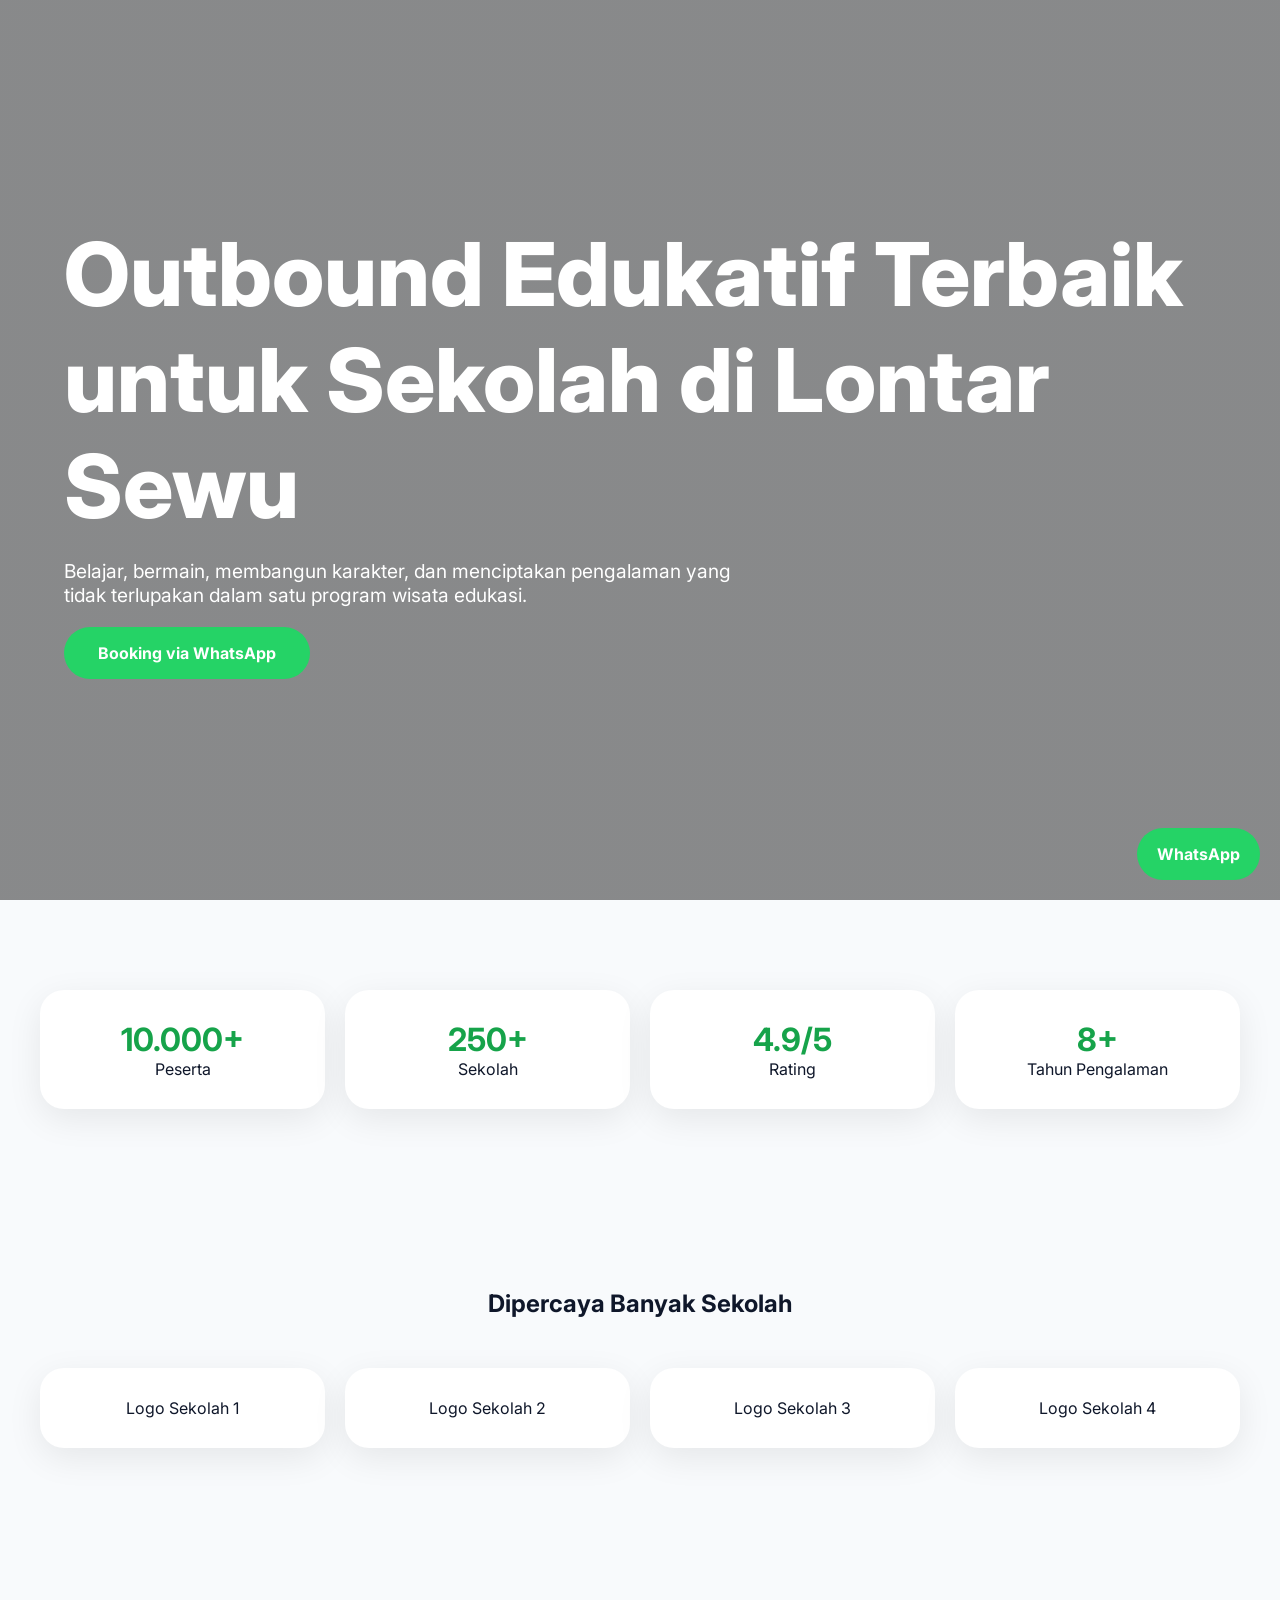
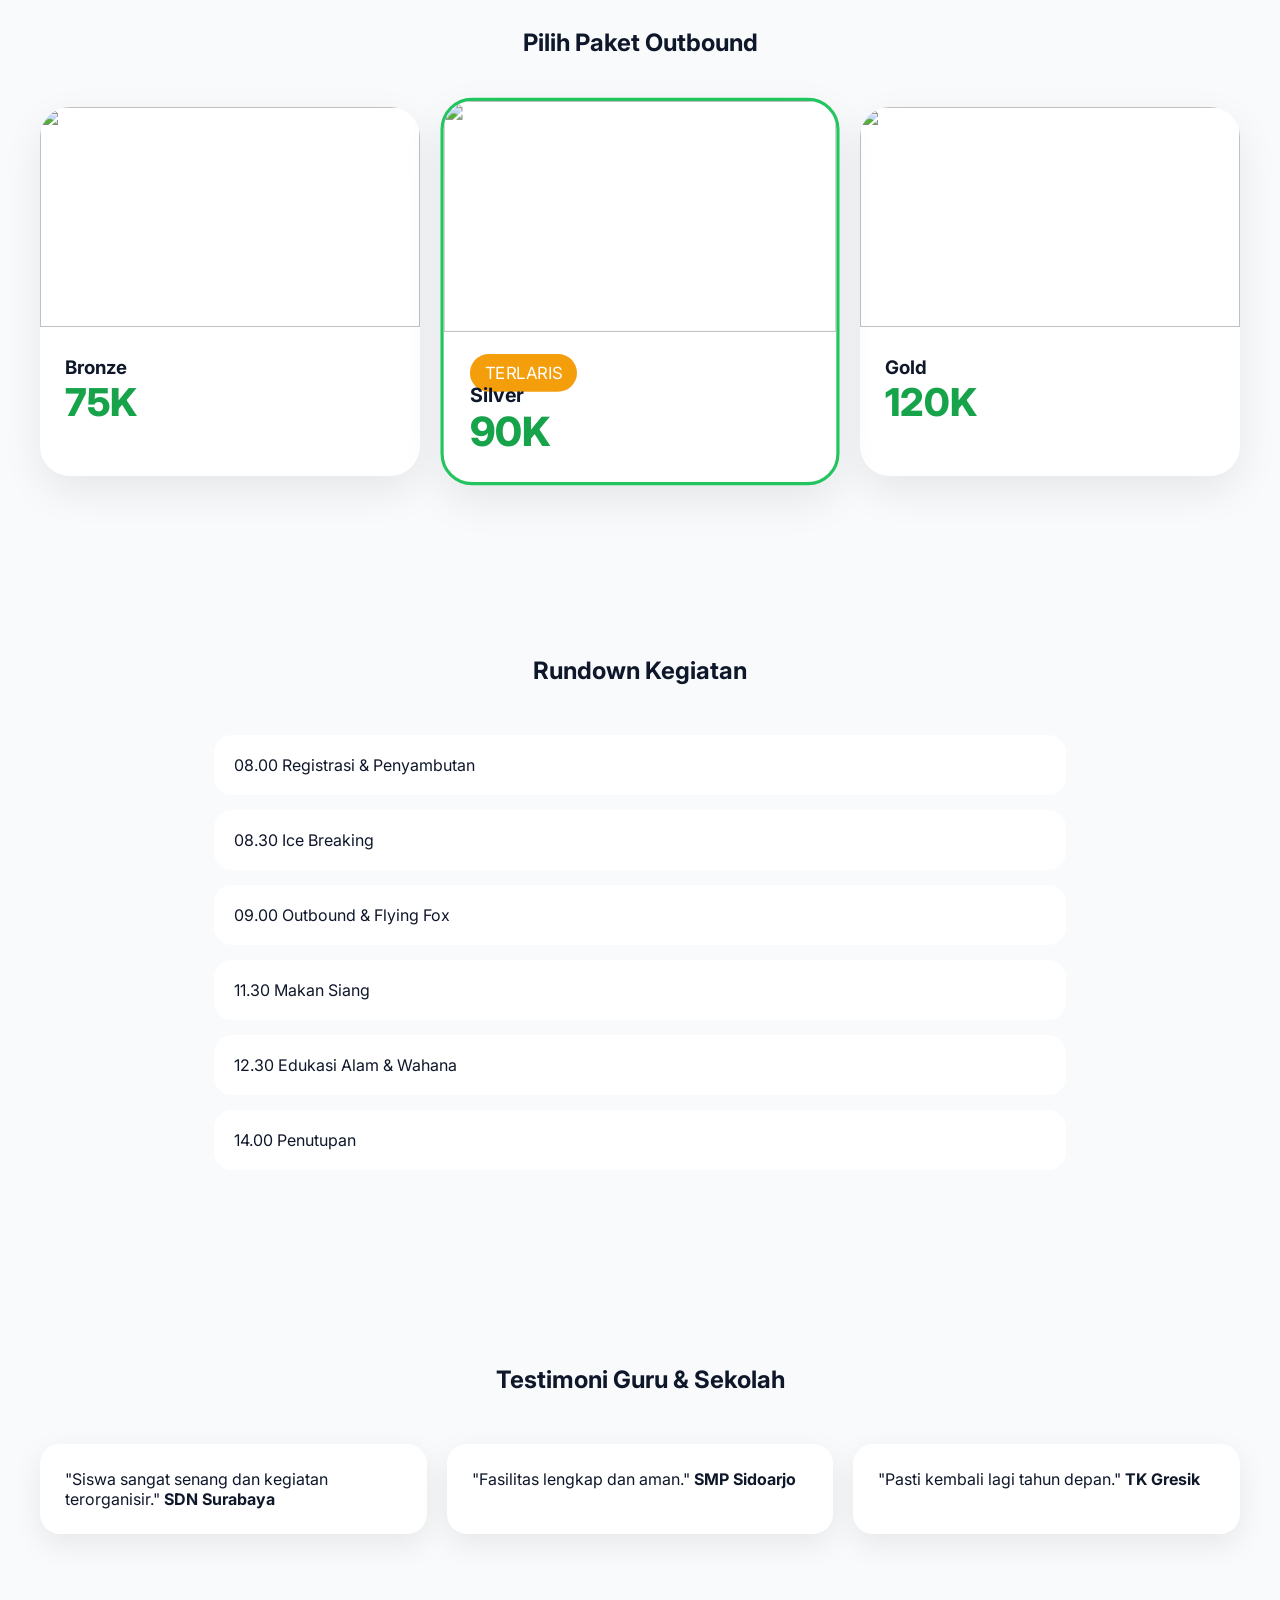
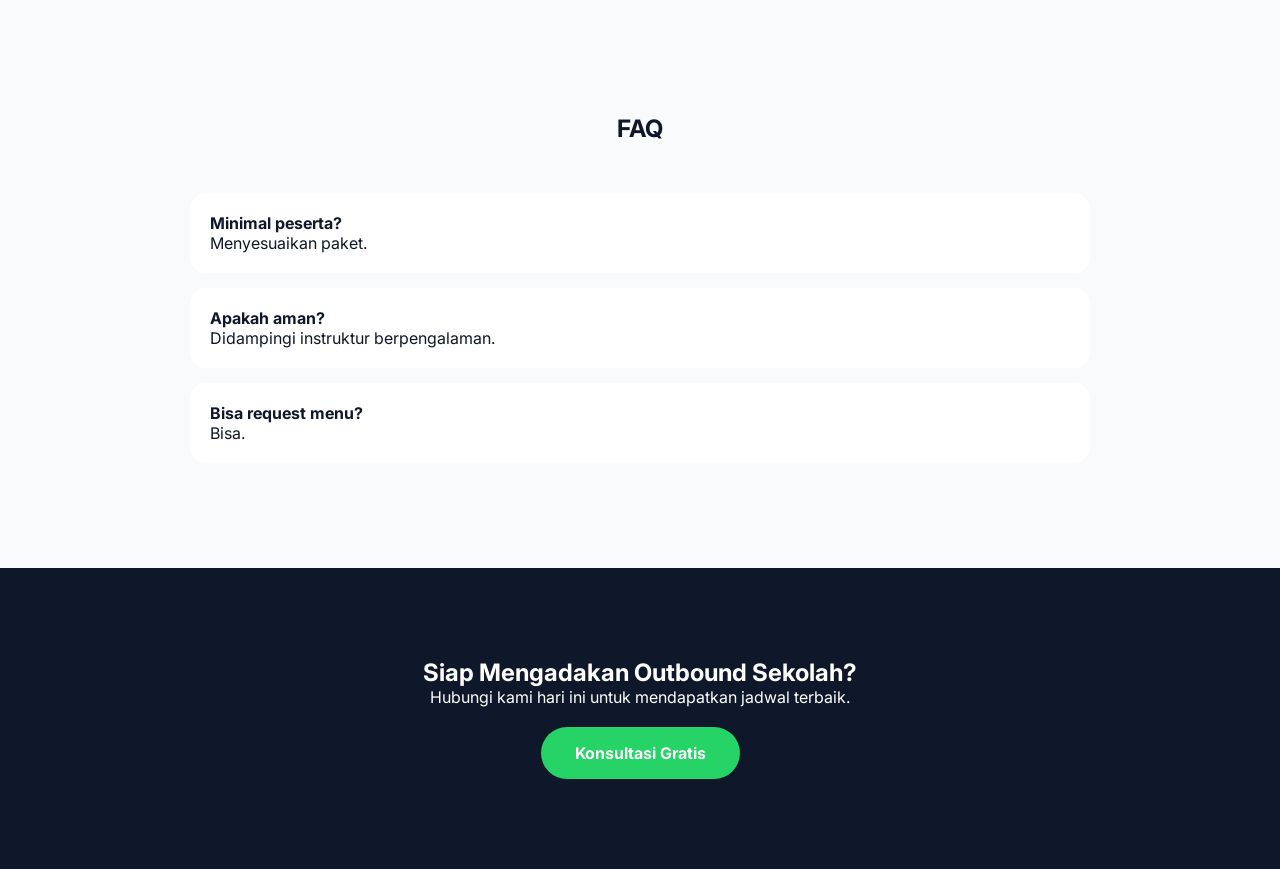
==== LontarSewu-Premium-Score10.html @ 14b3e242 "Add files via upload" ====
<!DOCTYPE html>
<html lang="id">
<head>
<meta charset="UTF-8">
<meta name="viewport" content="width=device-width, initial-scale=1">
<title>Lontar Sewu Premium</title>
<link href="https://fonts.googleapis.com/css2?family=Inter:wght@400;600;700;800&display=swap" rel="stylesheet">
<style>
*{margin:0;padding:0;box-sizing:border-box}
body{font-family:Inter,sans-serif;background:#f8fafc;color:#0f172a}
.hero{min-height:100vh;background:linear-gradient(rgba(0,0,0,.45),rgba(0,0,0,.45)),url('hero.jpg') center/cover;display:flex;align-items:center}
.wrap{max-width:1200px;margin:auto;padding:0 24px}
.hero h1{font-size:clamp(3rem,7vw,5.5rem);color:#fff;font-weight:800}
.hero p{color:#fff;font-size:1.2rem;max-width:700px;margin:20px 0}
.btn{display:inline-block;padding:16px 34px;border-radius:999px;background:#25D366;color:#fff;text-decoration:none;font-weight:700}
.stats,.logos,.packages,.testimonials,.faq{padding:90px 24px}
.grid4{max-width:1200px;margin:auto;display:grid;grid-template-columns:repeat(auto-fit,minmax(220px,1fr));gap:20px}
.stat{background:#fff;padding:30px;border-radius:24px;box-shadow:0 10px 35px rgba(0,0,0,.08);text-align:center}
.stat h3{font-size:2rem;color:#16a34a}
.section-title{text-align:center;margin-bottom:50px}
.cards{max-width:1200px;margin:auto;display:grid;grid-template-columns:repeat(auto-fit,minmax(320px,1fr));gap:30px}
.card{background:#fff;border-radius:30px;overflow:hidden;box-shadow:0 15px 40px rgba(0,0,0,.08)}
.popular{transform:scale(1.05);border:3px solid #22c55e}
.card img{width:100%;height:220px;object-fit:cover}
.card-body{padding:25px}
.price{font-size:2.4rem;font-weight:800;color:#16a34a}
.badge{background:#f59e0b;color:#fff;padding:8px 14px;border-radius:999px}
.timeline{max-width:900px;margin:auto;padding:90px 24px}
.step{background:#fff;margin:15px 0;padding:20px;border-radius:18px}
.testi-grid{max-width:1200px;margin:auto;display:grid;grid-template-columns:repeat(auto-fit,minmax(300px,1fr));gap:20px}
.testi{background:#fff;padding:25px;border-radius:20px;box-shadow:0 10px 30px rgba(0,0,0,.08)}
.faqbox{max-width:900px;margin:15px auto;background:#fff;padding:20px;border-radius:16px}
.cta{background:#0f172a;color:#fff;text-align:center;padding:90px 24px}
.whatsapp{position:fixed;right:20px;bottom:20px;background:#25D366;color:#fff;padding:16px 20px;border-radius:999px;text-decoration:none;font-weight:700}
</style>
</head>
<body>

<section class="hero">
<div class="wrap">
<h1>Outbound Edukatif Terbaik untuk Sekolah di Lontar Sewu</h1>
<p>Belajar, bermain, membangun karakter, dan menciptakan pengalaman yang tidak terlupakan dalam satu program wisata edukasi.</p>
<a href="#" class="btn">Booking via WhatsApp</a>
</div>
</section>

<section class="stats">
<div class="grid4">
<div class="stat"><h3>10.000+</h3><p>Peserta</p></div>
<div class="stat"><h3>250+</h3><p>Sekolah</p></div>
<div class="stat"><h3>4.9/5</h3><p>Rating</p></div>
<div class="stat"><h3>8+</h3><p>Tahun Pengalaman</p></div>
</div>
</section>

<section class="logos">
<div class="section-title"><h2>Dipercaya Banyak Sekolah</h2></div>
<div class="grid4">
<div class="stat">Logo Sekolah 1</div>
<div class="stat">Logo Sekolah 2</div>
<div class="stat">Logo Sekolah 3</div>
<div class="stat">Logo Sekolah 4</div>
</div>
</section>

<section class="packages">
<div class="section-title"><h2>Pilih Paket Outbound</h2></div>
<div class="cards">
<div class="card"><img src="bronze.jpg"><div class="card-body"><h3>Bronze</h3><div class="price">75K</div></div></div>
<div class="card popular"><img src="silver.jpg"><div class="card-body"><span class="badge">TERLARIS</span><h3>Silver</h3><div class="price">90K</div></div></div>
<div class="card"><img src="gold.jpg"><div class="card-body"><h3>Gold</h3><div class="price">120K</div></div></div>
</div>
</section>

<section class="timeline">
<div class="section-title"><h2>Rundown Kegiatan</h2></div>
<div class="step">08.00 Registrasi & Penyambutan</div>
<div class="step">08.30 Ice Breaking</div>
<div class="step">09.00 Outbound & Flying Fox</div>
<div class="step">11.30 Makan Siang</div>
<div class="step">12.30 Edukasi Alam & Wahana</div>
<div class="step">14.00 Penutupan</div>
</section>

<section class="testimonials">
<div class="section-title"><h2>Testimoni Guru & Sekolah</h2></div>
<div class="testi-grid">
<div class="testi">"Siswa sangat senang dan kegiatan terorganisir." <b>SDN Surabaya</b></div>
<div class="testi">"Fasilitas lengkap dan aman." <b>SMP Sidoarjo</b></div>
<div class="testi">"Pasti kembali lagi tahun depan." <b>TK Gresik</b></div>
</div>
</section>

<section class="faq">
<div class="section-title"><h2>FAQ</h2></div>
<div class="faqbox"><b>Minimal peserta?</b><br>Menyesuaikan paket.</div>
<div class="faqbox"><b>Apakah aman?</b><br>Didampingi instruktur berpengalaman.</div>
<div class="faqbox"><b>Bisa request menu?</b><br>Bisa.</div>
</section>

<section class="cta">
<h2>Siap Mengadakan Outbound Sekolah?</h2>
<p>Hubungi kami hari ini untuk mendapatkan jadwal terbaik.</p>
<br><a class="btn">Konsultasi Gratis</a>
</section>

<a class="whatsapp">WhatsApp</a>
</body>
</html>
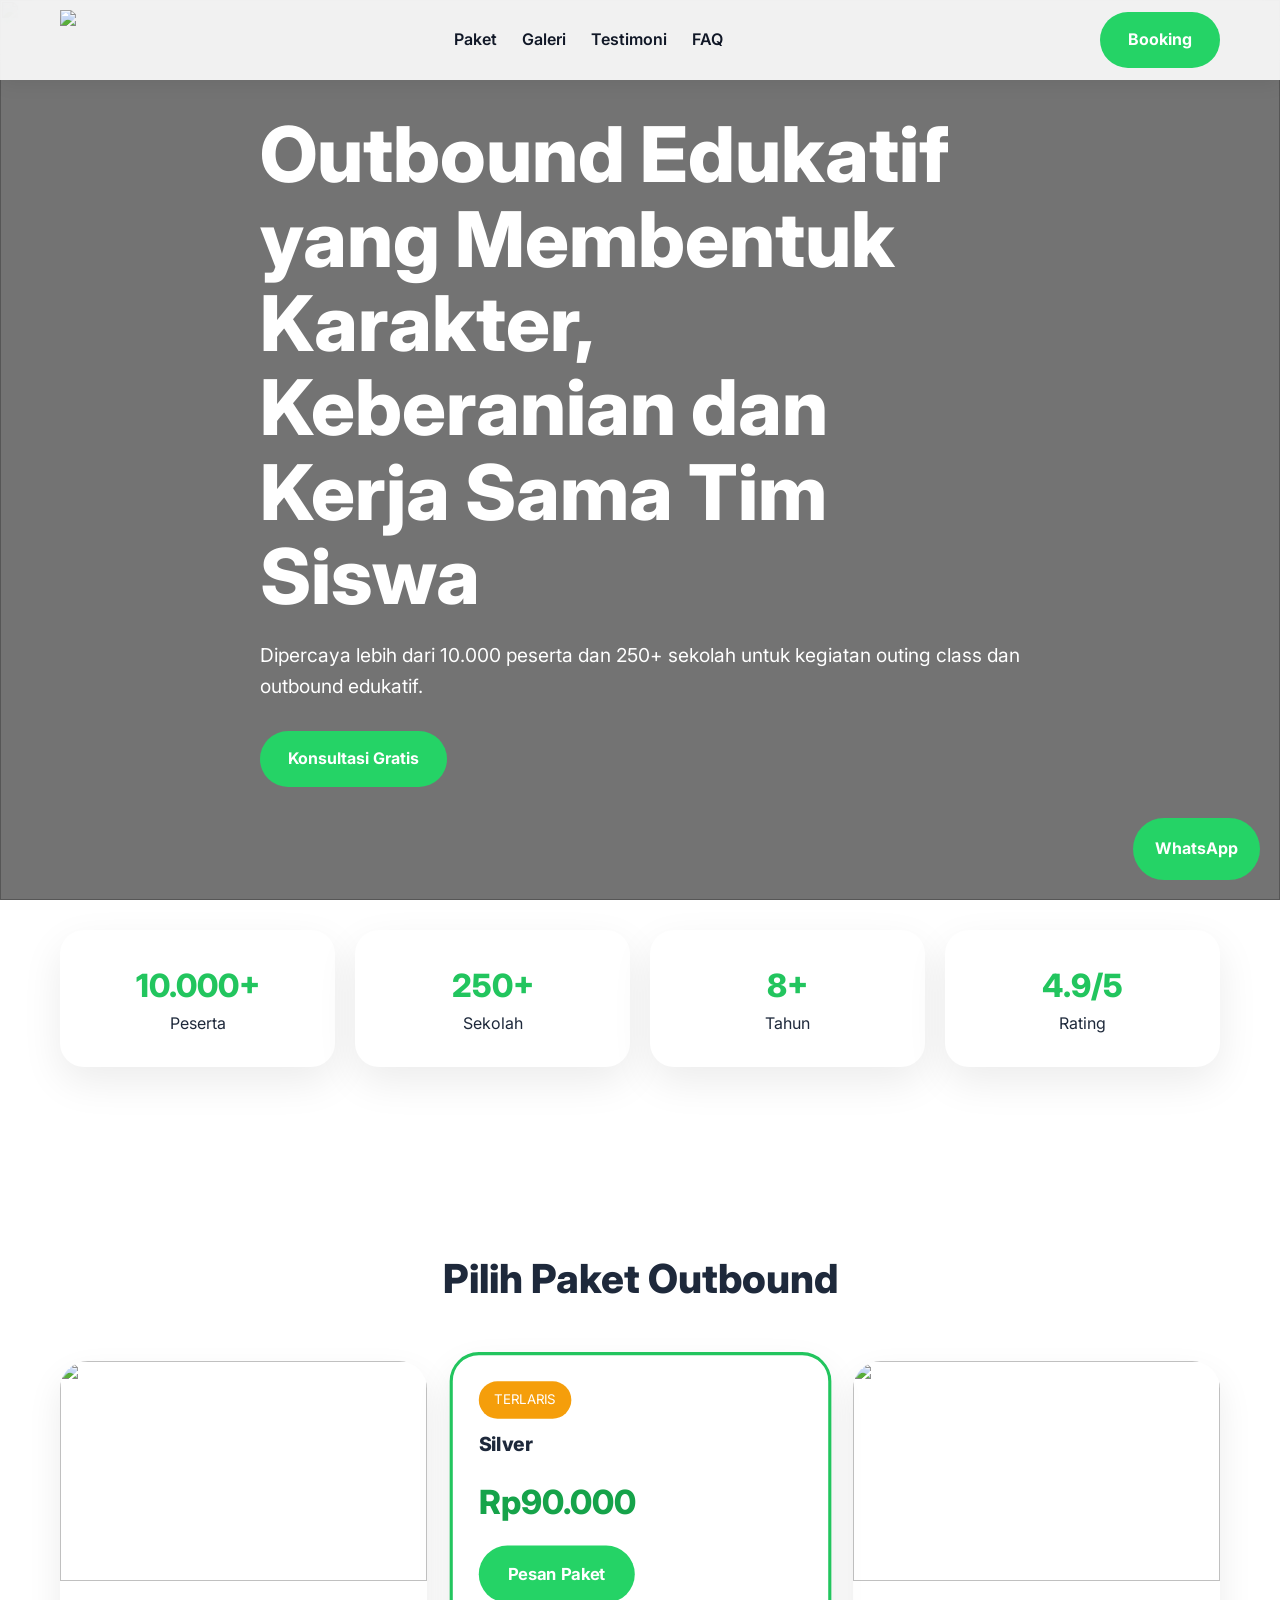
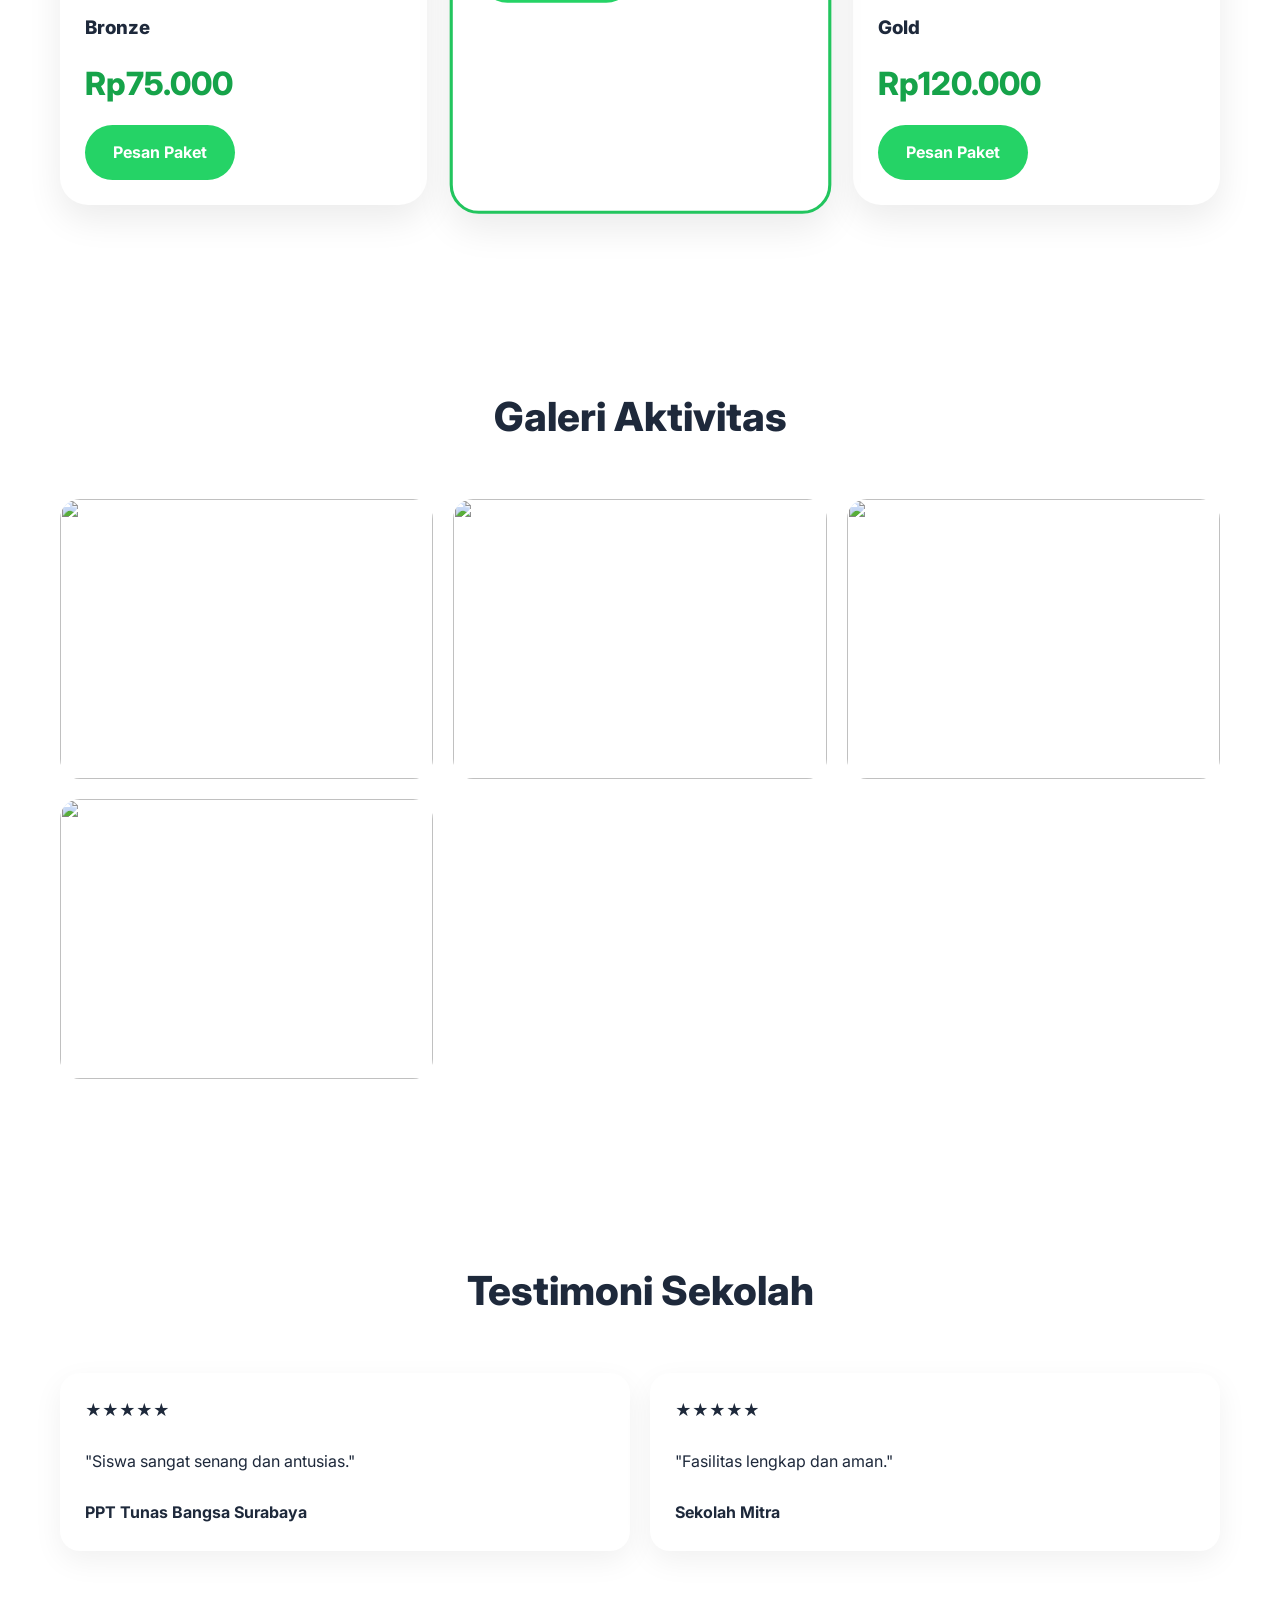
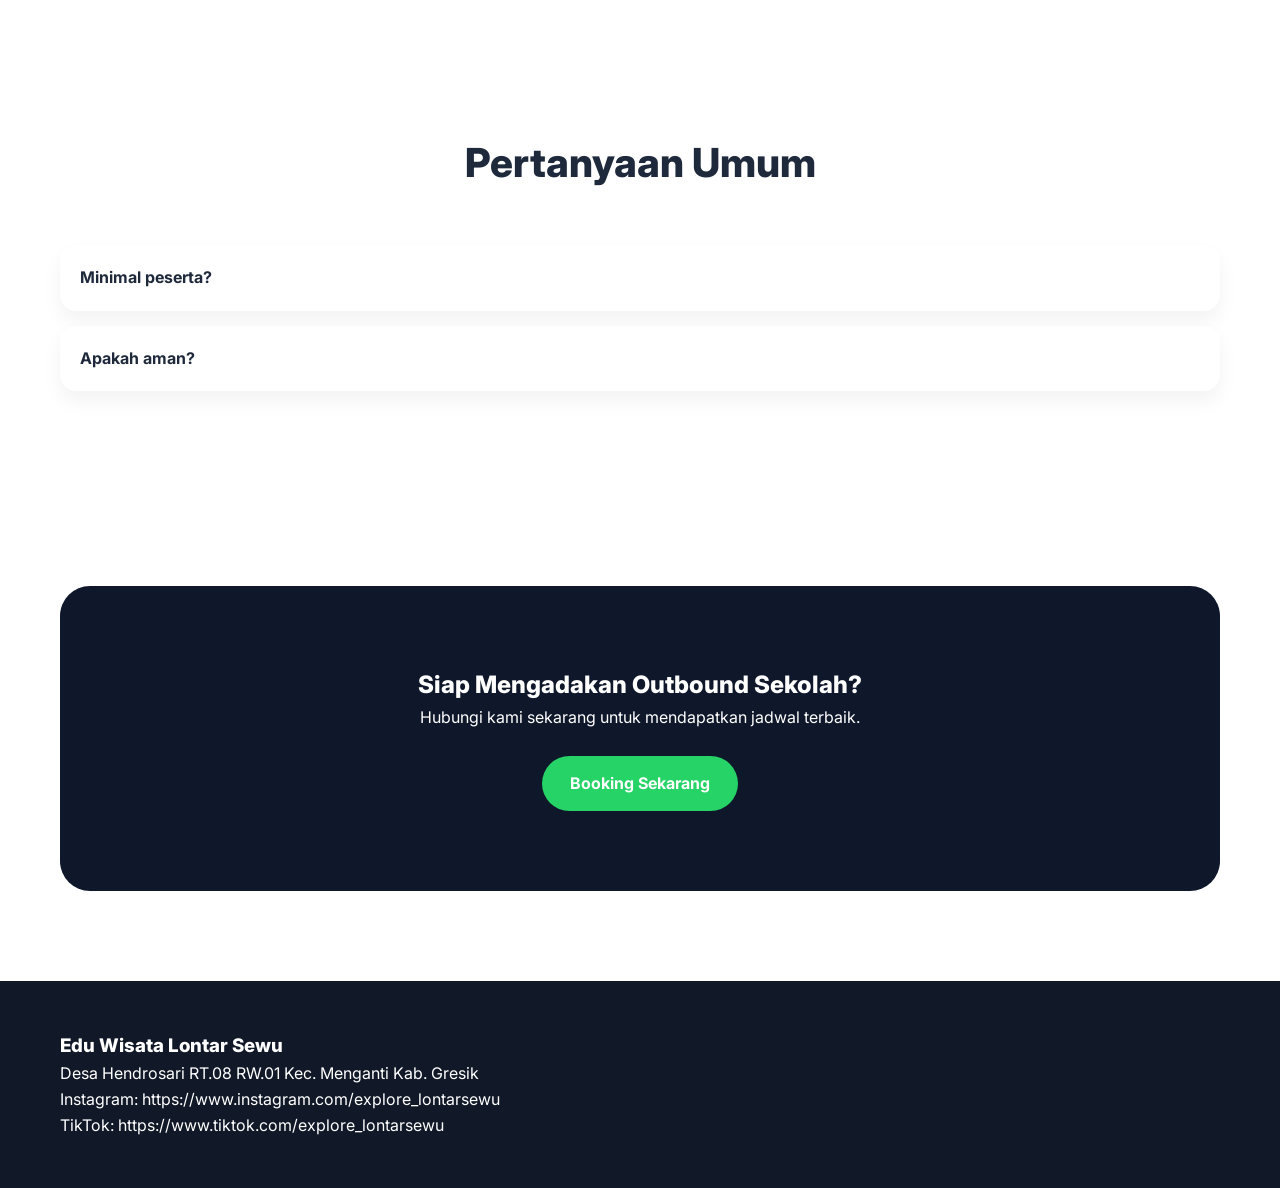
==== commit 2c3f0dc9: "LontarSewu-Premium" ====
--- a/LontarSewu-Premium-Score10.html
+++ b/LontarSewu-Premium-Score10.html
@@ -2,108 +2,610 @@
 <html lang="id">
 <head>
 <meta charset="UTF-8">
-<meta name="viewport" content="width=device-width, initial-scale=1">
-<title>Lontar Sewu Premium</title>
-<link href="https://fonts.googleapis.com/css2?family=Inter:wght@400;600;700;800&display=swap" rel="stylesheet">
+<meta name="viewport" content="width=device-width, initial-scale=1.0">
+
+<title>Edu Wisata Lontar Sewu | Outbound Sekolah Gresik</title>
+
+<meta name="description"
+content="Outbound Edukatif, Flying Fox, Edukasi Alam, Team Building dan Wisata Sekolah di Edu Wisata Lontar Sewu Gresik.">
+
+<link rel="preconnect" href="https://fonts.googleapis.com">
+<link href="https://fonts.googleapis.com/css2?family=Inter:wght@400;500;600;700;800&display=swap" rel="stylesheet">
+
 <style>
-*{margin:0;padding:0;box-sizing:border-box}
-body{font-family:Inter,sans-serif;background:#f8fafc;color:#0f172a}
-.hero{min-height:100vh;background:linear-gradient(rgba(0,0,0,.45),rgba(0,0,0,.45)),url('hero.jpg') center/cover;display:flex;align-items:center}
-.wrap{max-width:1200px;margin:auto;padding:0 24px}
-.hero h1{font-size:clamp(3rem,7vw,5.5rem);color:#fff;font-weight:800}
-.hero p{color:#fff;font-size:1.2rem;max-width:700px;margin:20px 0}
-.btn{display:inline-block;padding:16px 34px;border-radius:999px;background:#25D366;color:#fff;text-decoration:none;font-weight:700}
-.stats,.logos,.packages,.testimonials,.faq{padding:90px 24px}
-.grid4{max-width:1200px;margin:auto;display:grid;grid-template-columns:repeat(auto-fit,minmax(220px,1fr));gap:20px}
-.stat{background:#fff;padding:30px;border-radius:24px;box-shadow:0 10px 35px rgba(0,0,0,.08);text-align:center}
-.stat h3{font-size:2rem;color:#16a34a}
-.section-title{text-align:center;margin-bottom:50px}
-.cards{max-width:1200px;margin:auto;display:grid;grid-template-columns:repeat(auto-fit,minmax(320px,1fr));gap:30px}
-.card{background:#fff;border-radius:30px;overflow:hidden;box-shadow:0 15px 40px rgba(0,0,0,.08)}
-.popular{transform:scale(1.05);border:3px solid #22c55e}
-.card img{width:100%;height:220px;object-fit:cover}
-.card-body{padding:25px}
-.price{font-size:2.4rem;font-weight:800;color:#16a34a}
-.badge{background:#f59e0b;color:#fff;padding:8px 14px;border-radius:999px}
-.timeline{max-width:900px;margin:auto;padding:90px 24px}
-.step{background:#fff;margin:15px 0;padding:20px;border-radius:18px}
-.testi-grid{max-width:1200px;margin:auto;display:grid;grid-template-columns:repeat(auto-fit,minmax(300px,1fr));gap:20px}
-.testi{background:#fff;padding:25px;border-radius:20px;box-shadow:0 10px 30px rgba(0,0,0,.08)}
-.faqbox{max-width:900px;margin:15px auto;background:#fff;padding:20px;border-radius:16px}
-.cta{background:#0f172a;color:#fff;text-align:center;padding:90px 24px}
-.whatsapp{position:fixed;right:20px;bottom:20px;background:#25D366;color:#fff;padding:16px 20px;border-radius:999px;text-decoration:none;font-weight:700}
+
+:root{
+--primary:#22c55e;
+--secondary:#16a34a;
+--dark:#0f172a;
+--light:#f8fafc;
+--orange:#f59e0b;
+}
+
+*{
+margin:0;
+padding:0;
+box-sizing:border-box;
+scroll-behavior:smooth;
+}
+
+body{
+font-family:'Inter',sans-serif;
+background:#fff;
+color:#1e293b;
+line-height:1.6;
+}
+
+.container{
+max-width:1200px;
+margin:auto;
+padding:0 20px;
+}
+
+section{
+padding:90px 0;
+}
+
+h1,h2,h3{
+font-weight:800;
+}
+
+.btn{
+display:inline-block;
+padding:15px 28px;
+border-radius:999px;
+text-decoration:none;
+font-weight:700;
+transition:.3s;
+}
+
+.btn-primary{
+background:#25D366;
+color:white;
+}
+
+.btn-primary:hover{
+transform:translateY(-3px);
+}
+
+.navbar{
+position:fixed;
+top:0;
+width:100%;
+z-index:999;
+background:rgba(255,255,255,.9);
+backdrop-filter:blur(12px);
+box-shadow:0 2px 20px rgba(0,0,0,.08);
+}
+
+.nav-inner{
+height:80px;
+display:flex;
+justify-content:space-between;
+align-items:center;
+}
+
+.logo{
+height:60px;
+}
+
+.menu{
+display:flex;
+gap:25px;
+}
+
+.menu a{
+text-decoration:none;
+color:#111827;
+font-weight:600;
+}
+
+.hero{
+position:relative;
+height:100vh;
+overflow:hidden;
+display:flex;
+align-items:center;
+}
+
+.hero-bg{
+position:absolute;
+width:100%;
+height:100%;
+object-fit:cover;
+}
+
+.overlay{
+position:absolute;
+inset:0;
+background:rgba(0,0,0,.55);
+}
+
+.hero-content{
+position:relative;
+z-index:2;
+color:white;
+max-width:800px;
+}
+
+.hero h1{
+font-size:clamp(2.8rem,6vw,5rem);
+line-height:1.1;
+margin-bottom:20px;
+}
+
+.hero p{
+font-size:1.2rem;
+margin-bottom:30px;
+}
+
+.stats{
+margin-top:-60px;
+position:relative;
+z-index:5;
+}
+
+.stats-grid{
+display:grid;
+grid-template-columns:repeat(4,1fr);
+gap:20px;
+}
+
+.stat-card{
+background:white;
+padding:30px;
+border-radius:24px;
+text-align:center;
+box-shadow:0 15px 40px rgba(0,0,0,.08);
+}
+
+.stat-card h3{
+font-size:2rem;
+color:var(--primary);
+}
+
+.section-title{
+text-align:center;
+margin-bottom:50px;
+}
+
+.section-title h2{
+font-size:2.5rem;
+}
+
+.cards{
+display:grid;
+grid-template-columns:repeat(auto-fit,minmax(300px,1fr));
+gap:30px;
+}
+
+.card{
+background:white;
+border-radius:28px;
+overflow:hidden;
+box-shadow:0 15px 35px rgba(0,0,0,.08);
+transition:.3s;
+}
+
+.card:hover{
+transform:translateY(-10px);
+}
+
+.card img{
+width:100%;
+height:220px;
+object-fit:cover;
+}
+
+.card-body{
+padding:25px;
+}
+
+.popular{
+border:3px solid var(--primary);
+transform:scale(1.04);
+}
+
+.badge{
+display:inline-block;
+background:var(--orange);
+padding:8px 15px;
+border-radius:999px;
+color:white;
+font-size:.8rem;
+margin-bottom:10px;
+}
+
+.price{
+font-size:2rem;
+font-weight:800;
+color:var(--secondary);
+margin:15px 0;
+}
+
+.gallery{
+display:grid;
+grid-template-columns:repeat(auto-fit,minmax(300px,1fr));
+gap:20px;
+}
+
+.gallery img{
+width:100%;
+height:280px;
+object-fit:cover;
+border-radius:20px;
+}
+
+.timeline{
+max-width:900px;
+margin:auto;
+}
+
+.step{
+background:white;
+padding:20px;
+border-radius:20px;
+margin-bottom:15px;
+box-shadow:0 10px 30px rgba(0,0,0,.06);
+}
+
+.testimonials{
+display:grid;
+grid-template-columns:repeat(auto-fit,minmax(300px,1fr));
+gap:20px;
+}
+
+.testi{
+background:white;
+padding:25px;
+border-radius:20px;
+box-shadow:0 10px 30px rgba(0,0,0,.06);
+}
+
+.faq-item{
+background:white;
+padding:20px;
+border-radius:16px;
+margin-bottom:15px;
+cursor:pointer;
+box-shadow:0 10px 20px rgba(0,0,0,.05);
+}
+
+.answer{
+display:none;
+padding-top:10px;
+}
+
+.cta{
+background:var(--dark);
+color:white;
+text-align:center;
+padding:80px 30px;
+border-radius:30px;
+}
+
+.footer{
+background:#111827;
+color:white;
+padding:50px 0;
+}
+
+.whatsapp{
+position:fixed;
+bottom:20px;
+right:20px;
+background:#25D366;
+color:white;
+padding:18px 22px;
+border-radius:999px;
+text-decoration:none;
+font-weight:700;
+z-index:999;
+}
+
+@media(max-width:768px){
+
+.menu{
+display:none;
+}
+
+.stats-grid{
+grid-template-columns:repeat(2,1fr);
+}
+
+.hero h1{
+font-size:2.5rem;
+}
+
+}
+
 </style>
 </head>
+
 <body>
 
+<nav class="navbar">
+<div class="container nav-inner">
+
+<img src="logo.png" class="logo">
+
+<div class="menu">
+<a href="#paket">Paket</a>
+<a href="#galeri">Galeri</a>
+<a href="#testimoni">Testimoni</a>
+<a href="#faq">FAQ</a>
+</div>
+
+<a href="https://wa.me/628385903781" class="btn btn-primary">
+Booking
+</a>
+
+</div>
+</nav>
+
 <section class="hero">
-<div class="wrap">
-<h1>Outbound Edukatif Terbaik untuk Sekolah di Lontar Sewu</h1>
-<p>Belajar, bermain, membangun karakter, dan menciptakan pengalaman yang tidak terlupakan dalam satu program wisata edukasi.</p>
-<a href="#" class="btn">Booking via WhatsApp</a>
-</div>
+
+<img src="hero.jpg" class="hero-bg">
+
+<div class="overlay"></div>
+
+<div class="container hero-content">
+
+<h1>
+Outbound Edukatif yang Membentuk Karakter,
+Keberanian dan Kerja Sama Tim Siswa
+</h1>
+
+<p>
+Dipercaya lebih dari 10.000 peserta dan 250+ sekolah
+untuk kegiatan outing class dan outbound edukatif.
+</p>
+
+<a href="https://wa.me/628385903781"
+class="btn btn-primary">
+Konsultasi Gratis
+</a>
+
+</div>
+
 </section>
 
 <section class="stats">
-<div class="grid4">
-<div class="stat"><h3>10.000+</h3><p>Peserta</p></div>
-<div class="stat"><h3>250+</h3><p>Sekolah</p></div>
-<div class="stat"><h3>4.9/5</h3><p>Rating</p></div>
-<div class="stat"><h3>8+</h3><p>Tahun Pengalaman</p></div>
-</div>
+
+<div class="container">
+
+<div class="stats-grid">
+
+<div class="stat-card">
+<h3>10.000+</h3>
+<p>Peserta</p>
+</div>
+
+<div class="stat-card">
+<h3>250+</h3>
+<p>Sekolah</p>
+</div>
+
+<div class="stat-card">
+<h3>8+</h3>
+<p>Tahun</p>
+</div>
+
+<div class="stat-card">
+<h3>4.9/5</h3>
+<p>Rating</p>
+</div>
+
+</div>
+
+</div>
+
 </section>
 
-<section class="logos">
-<div class="section-title"><h2>Dipercaya Banyak Sekolah</h2></div>
-<div class="grid4">
-<div class="stat">Logo Sekolah 1</div>
-<div class="stat">Logo Sekolah 2</div>
-<div class="stat">Logo Sekolah 3</div>
-<div class="stat">Logo Sekolah 4</div>
-</div>
+<section id="paket">
+
+<div class="container">
+
+<div class="section-title">
+<h2>Pilih Paket Outbound</h2>
+</div>
+
+<div class="cards">
+
+<div class="card">
+<img src="bronze.jpg">
+<div class="card-body">
+<h3>Bronze</h3>
+<div class="price">Rp75.000</div>
+<a href="https://wa.me/628385903781" class="btn btn-primary">
+Pesan Paket
+</a>
+</div>
+</div>
+
+<div class="card popular">
+<div class="card-body">
+<span class="badge">TERLARIS</span>
+<h3>Silver</h3>
+<div class="price">Rp90.000</div>
+<a href="https://wa.me/628385903781" class="btn btn-primary">
+Pesan Paket
+</a>
+</div>
+</div>
+
+<div class="card">
+<img src="gold.jpg">
+<div class="card-body">
+<h3>Gold</h3>
+<div class="price">Rp120.000</div>
+<a href="https://wa.me/628385903781" class="btn btn-primary">
+Pesan Paket
+</a>
+</div>
+</div>
+
+</div>
+
+</div>
+
 </section>
 
-<section class="packages">
-<div class="section-title"><h2>Pilih Paket Outbound</h2></div>
-<div class="cards">
-<div class="card"><img src="bronze.jpg"><div class="card-body"><h3>Bronze</h3><div class="price">75K</div></div></div>
-<div class="card popular"><img src="silver.jpg"><div class="card-body"><span class="badge">TERLARIS</span><h3>Silver</h3><div class="price">90K</div></div></div>
-<div class="card"><img src="gold.jpg"><div class="card-body"><h3>Gold</h3><div class="price">120K</div></div></div>
-</div>
+<section id="galeri">
+
+<div class="container">
+
+<div class="section-title">
+<h2>Galeri Aktivitas</h2>
+</div>
+
+<div class="gallery">
+
+<img src="group.jpg">
+<img src="flyingfox.jpg">
+<img src="group.jpg">
+<img src="flyingfox.jpg">
+
+</div>
+
+</div>
+
 </section>
 
-<section class="timeline">
-<div class="section-title"><h2>Rundown Kegiatan</h2></div>
-<div class="step">08.00 Registrasi & Penyambutan</div>
-<div class="step">08.30 Ice Breaking</div>
-<div class="step">09.00 Outbound & Flying Fox</div>
-<div class="step">11.30 Makan Siang</div>
-<div class="step">12.30 Edukasi Alam & Wahana</div>
-<div class="step">14.00 Penutupan</div>
+<section id="testimoni">
+
+<div class="container">
+
+<div class="section-title">
+<h2>Testimoni Sekolah</h2>
+</div>
+
+<div class="testimonials">
+
+<div class="testi">
+★★★★★
+<br><br>
+"Siswa sangat senang dan antusias."
+<br><br>
+<b>PPT Tunas Bangsa Surabaya</b>
+</div>
+
+<div class="testi">
+★★★★★
+<br><br>
+"Fasilitas lengkap dan aman."
+<br><br>
+<b>Sekolah Mitra</b>
+</div>
+
+</div>
+
+</div>
+
 </section>
 
-<section class="testimonials">
-<div class="section-title"><h2>Testimoni Guru & Sekolah</h2></div>
-<div class="testi-grid">
-<div class="testi">"Siswa sangat senang dan kegiatan terorganisir." <b>SDN Surabaya</b></div>
-<div class="testi">"Fasilitas lengkap dan aman." <b>SMP Sidoarjo</b></div>
-<div class="testi">"Pasti kembali lagi tahun depan." <b>TK Gresik</b></div>
-</div>
+<section id="faq">
+
+<div class="container">
+
+<div class="section-title">
+<h2>Pertanyaan Umum</h2>
+</div>
+
+<div class="faq-item">
+<h4>Minimal peserta?</h4>
+<div class="answer">
+Menyesuaikan paket yang dipilih.
+</div>
+</div>
+
+<div class="faq-item">
+<h4>Apakah aman?</h4>
+<div class="answer">
+Semua kegiatan didampingi instruktur profesional.
+</div>
+</div>
+
+</div>
+
 </section>
 
-<section class="faq">
-<div class="section-title"><h2>FAQ</h2></div>
-<div class="faqbox"><b>Minimal peserta?</b><br>Menyesuaikan paket.</div>
-<div class="faqbox"><b>Apakah aman?</b><br>Didampingi instruktur berpengalaman.</div>
-<div class="faqbox"><b>Bisa request menu?</b><br>Bisa.</div>
+<section>
+
+<div class="container">
+
+<div class="cta">
+
+<h2>
+Siap Mengadakan Outbound Sekolah?
+</h2>
+
+<p>
+Hubungi kami sekarang untuk mendapatkan
+jadwal terbaik.
+</p>
+
+<br>
+
+<a href="https://wa.me/628385903781"
+class="btn btn-primary">
+Booking Sekarang
+</a>
+
+</div>
+
+</div>
+
 </section>
 
-<section class="cta">
-<h2>Siap Mengadakan Outbound Sekolah?</h2>
-<p>Hubungi kami hari ini untuk mendapatkan jadwal terbaik.</p>
-<br><a class="btn">Konsultasi Gratis</a>
-</section>
-
-<a class="whatsapp">WhatsApp</a>
+<footer class="footer">
+
+<div class="container">
+
+<h3>Edu Wisata Lontar Sewu</h3>
+
+<p>
+Desa Hendrosari RT.08 RW.01
+Kec. Menganti Kab. Gresik
+</p>
+
+<p>
+Instagram:
+https://www.instagram.com/explore_lontarsewu
+</p>
+
+<p>
+TikTok:
+https://www.tiktok.com/explore_lontarsewu
+</p>
+
+</div>
+
+</footer>
+
+<a href="https://wa.me/628385903781"
+class="whatsapp">
+WhatsApp
+</a>
+
+<script>
+
+document.querySelectorAll('.faq-item').forEach(item=>{
+
+item.addEventListener('click',()=>{
+
+const answer=item.querySelector('.answer');
+
+answer.style.display=
+answer.style.display==="block"
+? "none"
+: "block";
+
+});
+
+});
+
+</script>
+
 </body>
-</html>+</html>
